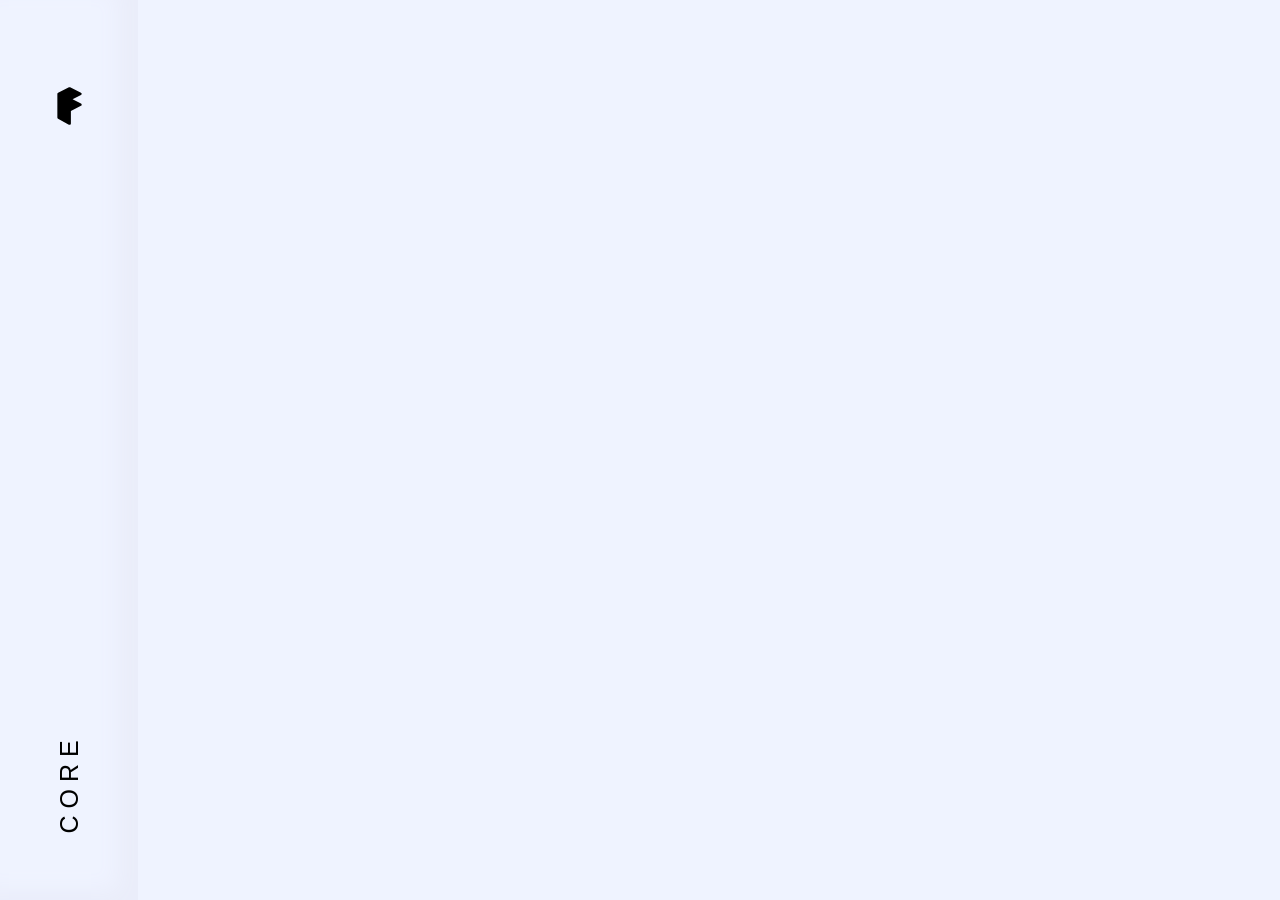
==== index.html @ 1648907d "Chaging site name." ====
<!DOCTYPE html>
<html lang="en">

<head>
    <meta charset="UTF-8">
    <meta name="viewport" content="width=device-width, initial-scale=1.0">
    <link rel="stylesheet" href="/css/style.css">
    <title>Fluent UI 2</title>
    <link rel="preconnect" href="https://fonts.googleapis.com">
    <link rel="preconnect" href="https://fonts.gstatic.com" crossorigin>
    <link href="https://fonts.googleapis.com/css2?family=Roboto:wght@100;400;700&display=swap" rel="stylesheet">
</head>

<body>

    <div id="logo-name-side">
        <img id="logo" src="/img/svg/logo.svg" alt="Logo with a single letter F">
        <h1 id="text-logo">core</h1>
    </div>
</body>

</html>
---- css/style.css ----
@import url('https://fonts.cdnfonts.com/css/segoe-ui-variable-static-display');

:root {
    /*the base ao site color background*/
    --bg-base-color: rgb(239, 243, 255);

    /* the compsoe colors for the bacnground gradinet colors */
    --bg-blue--color: rgb(236, 244, 255);
    --bg-purple--color: rgb(224, 216, 252);
    --bg-pink--color: rgb(246, 211, 248);

    /*the side right bar gradient colors*/
    --sb-up-color: rgb(237, 241, 255);
    --sb-down-color: rgb(248, 238, 253);

    /* the button colors*/
    --bt--primary: rgb(134, 132, 246);
    --bt--secundary: rgb(0, 0, 0);
    --bt--meddle: rgb(76, 76, 76);

    /* colors icons*/
    --ic--gray-dark: rgb(72, 72, 72);
    --ic-blue: rgb(85, 68, 194);
}

* {
    padding: 0%;
    margin: 0%;
}

body {
    font-family: 'Segoe UI Variable Static Display', sans-serif;
    font-family: 'Segoe UI Variable Static Small', sans-serif;
    font-family: 'Segoe UI Variable Static Text', sans-serif;
    background-color: var(--bg-base-color);
}

#logo-name-side {
    position: fixed;
    display: flex;
    flex-direction: column;
    align-items: center;
    justify-content: space-around;
    background-color: var(--bg-base-color);
    height: 100%;
    gap: 54%;
    width: 10px;
    padding: 0px 64px;
    box-shadow: inset -20px -10px 20px rgb(234, 237, 250);
}

#text-logo {
    text-transform: uppercase;
    font-size: 25px;
    font-weight: 500;
    rotate: -90deg;
    letter-spacing: 7px;
    padding-left: 30px;
    user-select: none;
}

#logo {
    width: 25px;
    -webkit-user-drag: none;
    user-select: none;
    cursor: pointer;
}
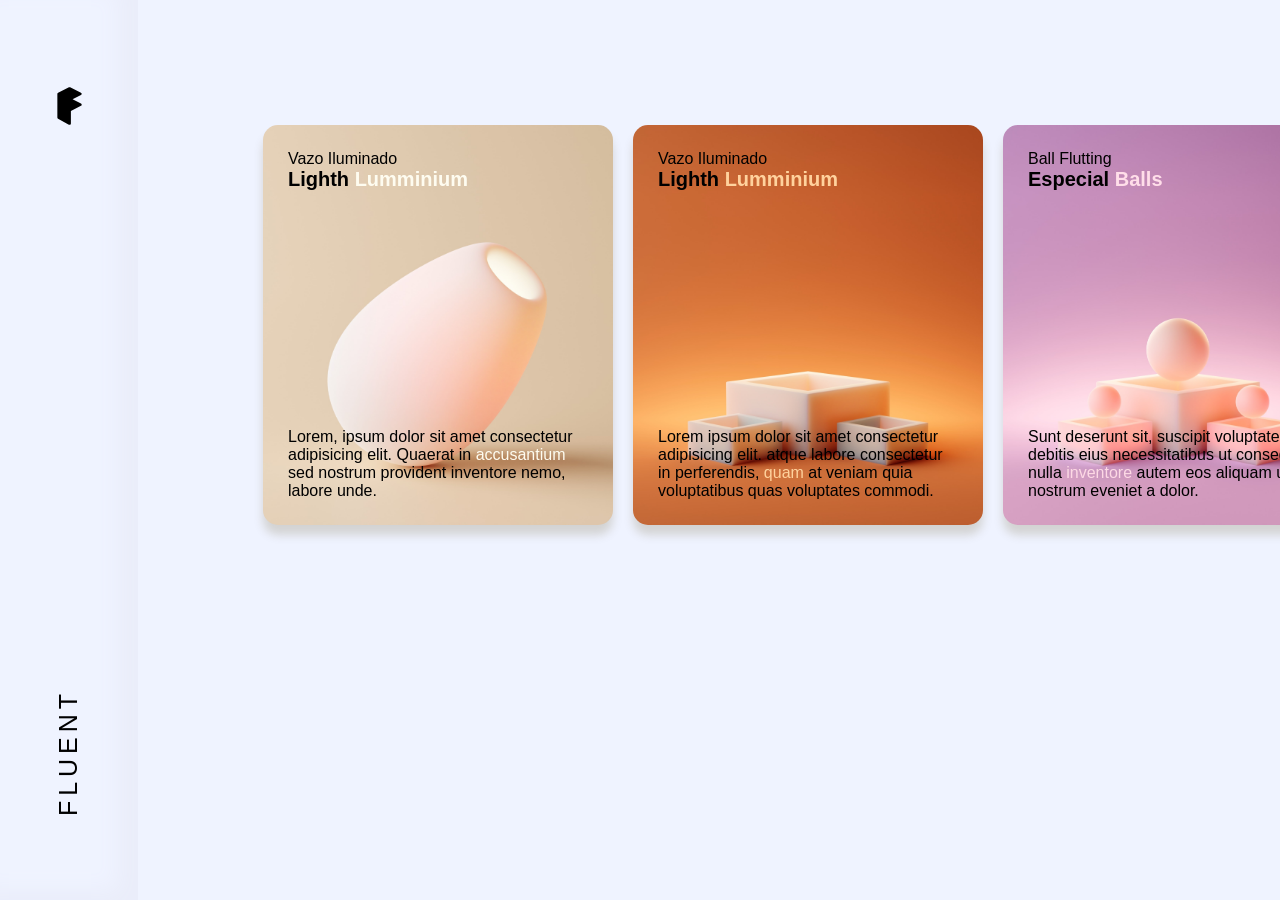
==== commit 81f13ecc: "adding cards" ====
--- a/index.html
+++ b/index.html
@@ -12,10 +12,52 @@
 </head>
 
 <body>
-
     <div id="logo-name-side">
         <img id="logo" src="/img/svg/logo.svg" alt="Logo with a single letter F">
-        <h1 id="text-logo">core</h1>
+        <h1 id="text-logo">fluent</h1>
+    </div>
+    <div id="main-content">
+        <div id="card-content" class="card-1">
+            <div id="text-content">
+                <div id="content-title-description">
+                    <p id="card-description">vazo iluminado</p>
+                    <p id="card-title">lighth <span>lumminium</span></p>
+                </div>
+                <div id="card-explan">
+                    <p>Lorem, ipsum dolor sit amet consectetur adipisicing elit. Quaerat in <span>accusantium </span>sed
+                        nostrum provident inventore nemo, labore unde.</p>
+                </div>
+            </div>
+        </div>
+
+        <div id="card-content" class="card-2">
+            <div id="text-content">
+                <div id="content-title-description">
+                    <p id="card-description">vazo iluminado</p>
+                    <p id="card-title">lighth <span>lumminium</span></p>
+                </div>
+                <div id="card-explan">
+                    <p>Lorem ipsum dolor sit amet consectetur adipisicing elit. atque labore consectetur in perferendis,
+                        <span>quam
+                        </span>at veniam quia voluptatibus quas voluptates commodi.
+                    </p>
+                </div>
+            </div>
+        </div>
+
+        <div id="card-content" class="card-3">
+            <div id="text-content">
+                <div id="content-title-description">
+                    <p id="card-description">ball flutting</p>
+                    <p id="card-title">especial <span>balls</span></p>
+                </div>
+                <div id="card-explan">
+                    <p>Sunt deserunt sit, suscipit voluptates, debitis eius necessitatibus ut consequatur nulla
+                        <span>inventore</span> autem eos aliquam unde nostrum eveniet a dolor.
+                    </p>
+                </div>
+            </div>
+        </div>
     </div>
 </body>
 
--- a/css/style.css
+++ b/css/style.css
@@ -29,9 +29,7 @@
 }
 
 body {
-    font-family: 'Segoe UI Variable Static Display', sans-serif;
-    font-family: 'Segoe UI Variable Static Small', sans-serif;
-    font-family: 'Segoe UI Variable Static Text', sans-serif;
+    font-family: 'Segoe UI', Tahoma, Geneva, Verdana, sans-serif;
     background-color: var(--bg-base-color);
 }
 
@@ -54,8 +52,8 @@
     font-size: 25px;
     font-weight: 500;
     rotate: -90deg;
-    letter-spacing: 7px;
-    padding-left: 30px;
+    letter-spacing: 5px;
+    padding-left: 92px;
     user-select: none;
 }
 
@@ -64,4 +62,106 @@
     -webkit-user-drag: none;
     user-select: none;
     cursor: pointer;
+}
+
+#main-content {
+    position: absolute;
+    display: flex;
+    align-items: center;
+    justify-content: space-evenly;
+    gap: 20px;
+    margin: 125px;
+    right: 0px;
+    left: 138px;
+}
+
+#card-content {
+    border: transparent;
+    border-radius: 15px;
+    width: 400px;
+    min-width: 350px;
+    height: 400px;
+    box-shadow: 0px 10px 10px #d3d3d3;
+    background-color: #fff;
+    background-size: cover;
+    background-position: center;
+    background-repeat: no-repeat;
+    bottom: 0px;
+}
+
+.card-1 {
+    background-image: url(/img/card-img/card-1.jpg);
+}
+
+.card-2 {
+    background-image: url(/img/card-img/card-2.jpg);
+}
+
+.card-3 {
+    background-image: url(/img/card-img/card-3.jpg);
+}
+
+#text-content {
+    display: flex;
+    flex-direction: column;
+    justify-content: space-between;
+    gap: 129px;
+    height: 100%;
+}
+
+::selection {
+    color: white;
+    background-color: gray;
+}
+
+.card-1 #card-title span {
+    color: rgb(254, 252, 240);
+}
+
+.card-1 #card-explan span {
+    font-weight: 500;
+    color: rgb(254, 252, 240);
+}
+
+.card-2 #card-title span {
+    color: rgb(255, 210, 157);
+}
+
+.card-2 #card-explan span {
+    font-weight: 500;
+    color: rgb(255, 210, 157);
+}
+
+.card-3 #card-title span {
+    color: rgb(255, 222, 233);
+}
+
+.card-3 #card-explan span {
+    font-weight: 500;
+    color: rgb(253, 217, 229);
+}
+
+#card-explan {
+    bottom: 0px;
+    font-size: 16px;
+    margin: 25px;
+    position: relative;
+    font-weight: 500;
+}
+
+#card-description {
+    font-size: 16px;
+    font-weight: 400;
+}
+
+#card-title {
+    font-size: 20px;
+    font-weight: 700;
+
+}
+
+#content-title-description {
+    position: relative;
+    text-transform: capitalize;
+    margin: 25px;
 }
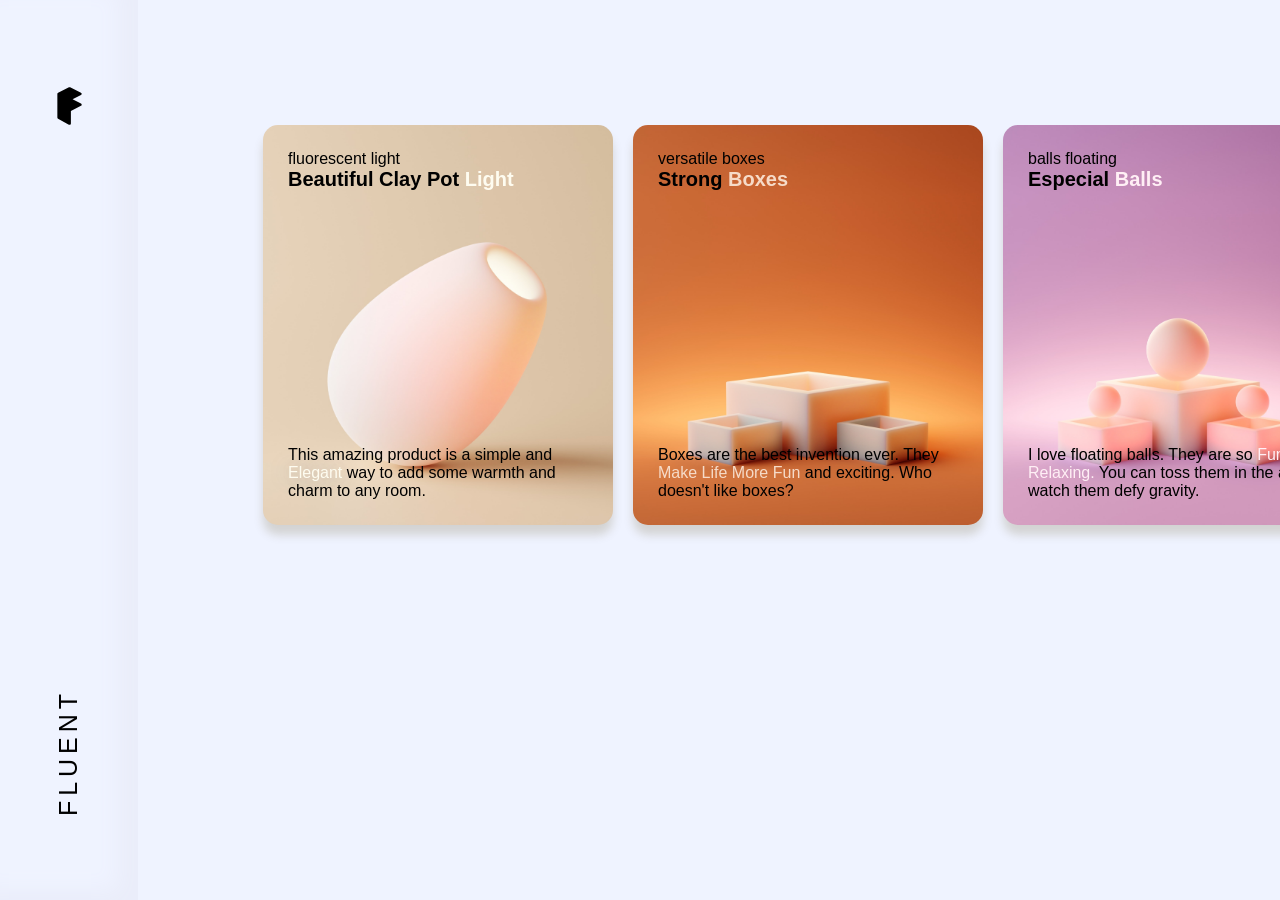
==== commit 18897b0e: "changing contents" ====
--- a/index.html
+++ b/index.html
@@ -20,12 +20,12 @@
         <div id="card-content" class="card-1">
             <div id="text-content">
                 <div id="content-title-description">
-                    <p id="card-description">vazo iluminado</p>
-                    <p id="card-title">lighth <span>lumminium</span></p>
+                    <p id="card-description">fluorescent light</p>
+                    <p id="card-title">beautiful clay pot <span>light</span></p>
                 </div>
                 <div id="card-explan">
-                    <p>Lorem, ipsum dolor sit amet consectetur adipisicing elit. Quaerat in <span>accusantium </span>sed
-                        nostrum provident inventore nemo, labore unde.</p>
+                    <p>This amazing product is a simple and <span>elegant </span>way to add some warmth and charm to any
+                        room.</p>
                 </div>
             </div>
         </div>
@@ -33,14 +33,12 @@
         <div id="card-content" class="card-2">
             <div id="text-content">
                 <div id="content-title-description">
-                    <p id="card-description">vazo iluminado</p>
-                    <p id="card-title">lighth <span>lumminium</span></p>
+                    <p id="card-description">versatile boxes</p>
+                    <p id="card-title">strong <span>boxes</span></p>
                 </div>
                 <div id="card-explan">
-                    <p>Lorem ipsum dolor sit amet consectetur adipisicing elit. atque labore consectetur in perferendis,
-                        <span>quam
-                        </span>at veniam quia voluptatibus quas voluptates commodi.
-                    </p>
+                    <p>Boxes are the best invention ever. They <span>make life more fun </span>and exciting. Who doesn't
+                        like boxes?</p>
                 </div>
             </div>
         </div>
@@ -48,13 +46,12 @@
         <div id="card-content" class="card-3">
             <div id="text-content">
                 <div id="content-title-description">
-                    <p id="card-description">ball flutting</p>
+                    <p id="card-description">balls floating</p>
                     <p id="card-title">especial <span>balls</span></p>
                 </div>
                 <div id="card-explan">
-                    <p>Sunt deserunt sit, suscipit voluptates, debitis eius necessitatibus ut consequatur nulla
-                        <span>inventore</span> autem eos aliquam unde nostrum eveniet a dolor.
-                    </p>
+                    <p>I love floating balls. They are so <span>fun and relaxing. </span>You can toss them in the air
+                        and watch them defy gravity.</p>
                 </div>
             </div>
         </div>
--- a/css/style.css
+++ b/css/style.css
@@ -118,27 +118,42 @@
     color: rgb(254, 252, 240);
 }
 
+.card-1 #card-title span:hover {
+    color: rgb(255, 255, 255);
+    text-shadow: 0px 0px 10px rgb(255, 255, 255);
+}
+
 .card-1 #card-explan span {
     font-weight: 500;
     color: rgb(254, 252, 240);
+    text-shadow: 0px 0px 20px rgb(165, 165, 165);
+    text-transform: capitalize;
+}
+
+.card-1 #card-explan span:hover {
+    font-weight: 500;
+    color: rgb(255, 255, 255);
+    text-shadow: 0px 0px 20px rgb(255, 255, 255);
 }
 
 .card-2 #card-title span {
-    color: rgb(255, 210, 157);
+    color: rgb(246, 219, 200);
 }
 
 .card-2 #card-explan span {
     font-weight: 500;
-    color: rgb(255, 210, 157);
+    color: rgb(246, 219, 200);
+    text-transform: capitalize;
 }
 
 .card-3 #card-title span {
-    color: rgb(255, 222, 233);
+    color: rgb(255, 239, 245);
 }
 
 .card-3 #card-explan span {
     font-weight: 500;
-    color: rgb(253, 217, 229);
+    color: rgb(255, 239, 245);
+    text-transform: capitalize;
 }
 
 #card-explan {
@@ -157,11 +172,10 @@
 #card-title {
     font-size: 20px;
     font-weight: 700;
-
+    text-transform: capitalize;
 }
 
 #content-title-description {
     position: relative;
-    text-transform: capitalize;
     margin: 25px;
 }
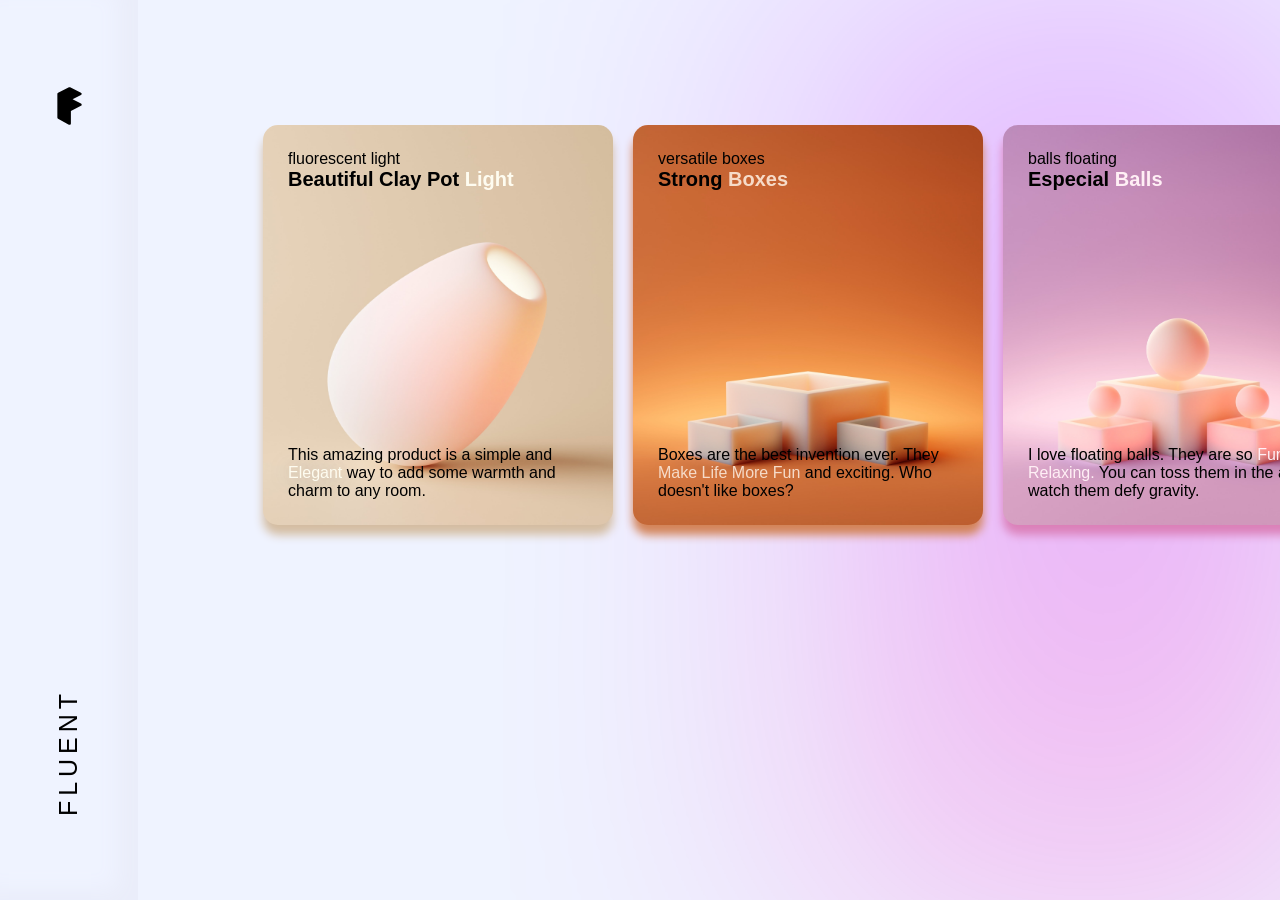
==== commit 5dceb1ce: "addning shadows" ====
--- a/index.html
+++ b/index.html
@@ -56,6 +56,10 @@
             </div>
         </div>
     </div>
+    <div id="content-bg-balls">
+        <div id="ball-1"></div>
+        <div id="ball-2"></div>
+    </div>
 </body>
 
 </html>
--- a/css/style.css
+++ b/css/style.css
@@ -81,7 +81,6 @@
     width: 400px;
     min-width: 350px;
     height: 400px;
-    box-shadow: 0px 10px 10px #d3d3d3;
     background-color: #fff;
     background-size: cover;
     background-position: center;
@@ -91,14 +90,17 @@
 
 .card-1 {
     background-image: url(/img/card-img/card-1.jpg);
+    box-shadow: 0px 10px 10px rgb(212, 189, 162);
 }
 
 .card-2 {
     background-image: url(/img/card-img/card-2.jpg);
+    box-shadow: 0px 10px 10px rgb(211, 132, 89);
 }
 
 .card-3 {
     background-image: url(/img/card-img/card-3.jpg);
+    box-shadow: 0px 10px 10px rgb(219, 129, 185);
 }
 
 #text-content {
@@ -178,4 +180,32 @@
 #content-title-description {
     position: relative;
     margin: 25px;
+}
+
+#content-bg-balls {
+    opacity: 0.3;
+    transform: rotate(0deg);
+    z-index: -2;
+    position: fixed;
+    display: flex;
+    flex-direction: column;
+    justify-content: space-evenly;
+    float: right;
+    right: -50px;
+    height: 100%;
+    filter: blur(150px);
+}
+
+#ball-1 {
+    width: 500px;
+    height: 60%;
+    background-color: rgb(195, 0, 255);
+    border-radius: 0% 0% 0% 50%;
+}
+
+#ball-2 {
+    width: 500px;
+    height: 40%;
+    background-color: rgb(255, 0, 191);
+    border-radius: 50% 0% 0% 0%;
 }
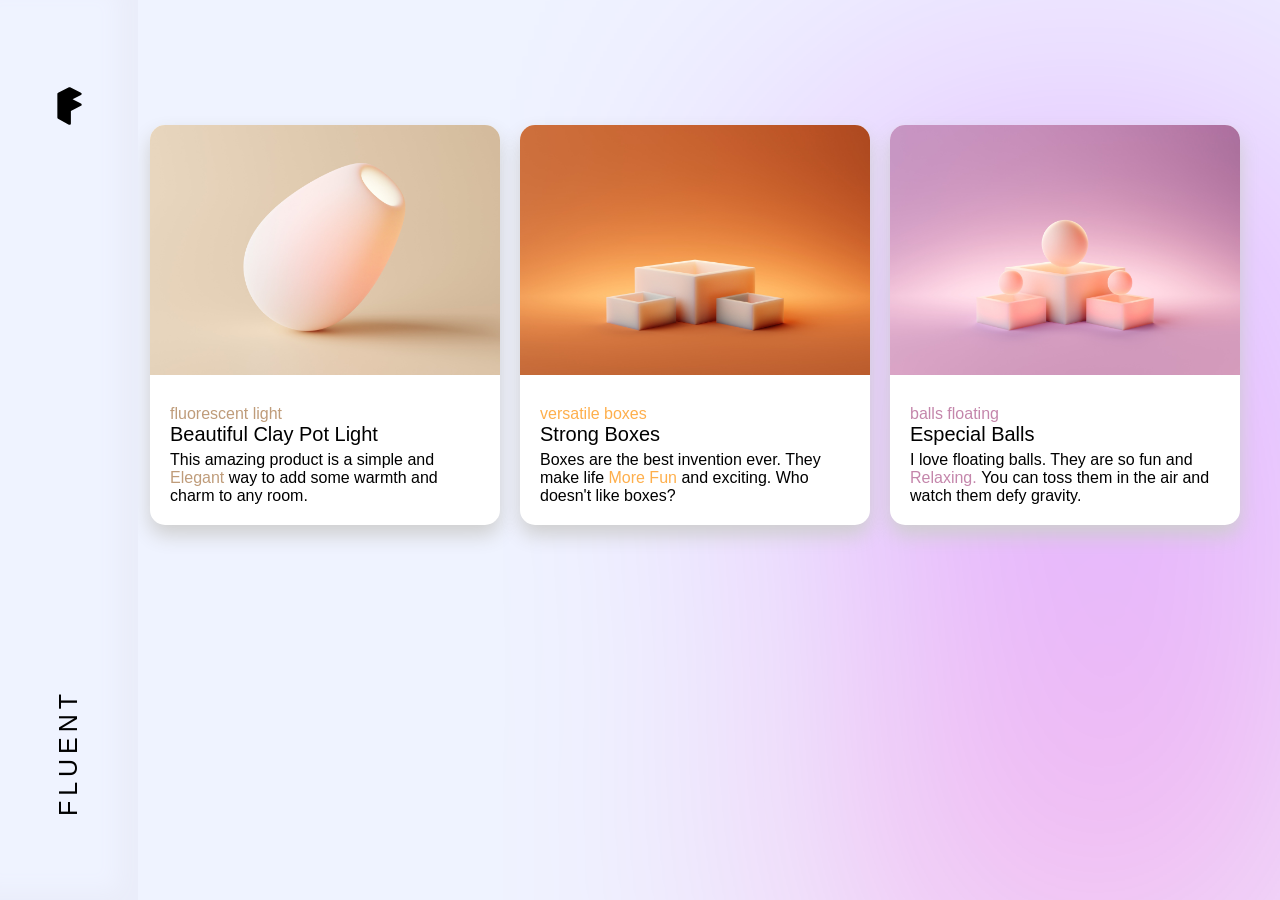
==== commit ca2888ba: "new ui cards" ====
--- a/index.html
+++ b/index.html
@@ -12,12 +12,18 @@
 </head>
 
 <body>
+
     <div id="logo-name-side">
         <img id="logo" src="/img/svg/logo.svg" alt="Logo with a single letter F">
         <h1 id="text-logo">fluent</h1>
     </div>
+    <div id="content-bg-balls">
+        <div id="ball-1"></div>
+        <div id="ball-2"></div>
+    </div>
     <div id="main-content">
         <div id="card-content" class="card-1">
+            <img src="/img/card-img/card-1.jpg">
             <div id="text-content">
                 <div id="content-title-description">
                     <p id="card-description">fluorescent light</p>
@@ -31,35 +37,33 @@
         </div>
 
         <div id="card-content" class="card-2">
+            <img src="/img/card-img/card-2.jpg">
             <div id="text-content">
                 <div id="content-title-description">
                     <p id="card-description">versatile boxes</p>
                     <p id="card-title">strong <span>boxes</span></p>
                 </div>
                 <div id="card-explan">
-                    <p>Boxes are the best invention ever. They <span>make life more fun </span>and exciting. Who doesn't
+                    <p>Boxes are the best invention ever. They make life <span>more fun </span>and exciting. Who doesn't
                         like boxes?</p>
                 </div>
             </div>
         </div>
 
         <div id="card-content" class="card-3">
+            <img src="/img/card-img/card-3.jpg">
             <div id="text-content">
                 <div id="content-title-description">
                     <p id="card-description">balls floating</p>
                     <p id="card-title">especial <span>balls</span></p>
                 </div>
                 <div id="card-explan">
-                    <p>I love floating balls. They are so <span>fun and relaxing. </span>You can toss them in the air
+                    <p>I love floating balls. They are so fun and <span>relaxing. </span>You can toss them in the air
                         and watch them defy gravity.</p>
                 </div>
             </div>
         </div>
     </div>
-    <div id="content-bg-balls">
-        <div id="ball-1"></div>
-        <div id="ball-2"></div>
-    </div>
 </body>
 
 </html>
--- a/css/style.css
+++ b/css/style.css
@@ -40,7 +40,9 @@
     align-items: center;
     justify-content: space-around;
     background-color: var(--bg-base-color);
+    background-color: transparent;
     height: 100%;
+    top: 0px;
     gap: 54%;
     width: 10px;
     padding: 0px 64px;
@@ -64,18 +66,15 @@
     cursor: pointer;
 }
 
-#main-content {
-    position: absolute;
+/* #main-content {
     display: flex;
     align-items: center;
     justify-content: space-evenly;
     gap: 20px;
-    margin: 125px;
-    right: 0px;
-    left: 138px;
-}
-
-#card-content {
+    margin: 125px 125px 0px 150px; 
+} */
+
+/* #card-content {
     border: transparent;
     border-radius: 15px;
     width: 400px;
@@ -86,9 +85,9 @@
     background-position: center;
     background-repeat: no-repeat;
     bottom: 0px;
-}
-
-.card-1 {
+} */
+
+/* .card-1 {
     background-image: url(/img/card-img/card-1.jpg);
     box-shadow: 0px 10px 10px rgb(212, 189, 162);
 }
@@ -101,9 +100,9 @@
 .card-3 {
     background-image: url(/img/card-img/card-3.jpg);
     box-shadow: 0px 10px 10px rgb(219, 129, 185);
-}
-
-#text-content {
+} */
+
+/* #text-content {
     display: flex;
     flex-direction: column;
     justify-content: space-between;
@@ -180,7 +179,7 @@
 #content-title-description {
     position: relative;
     margin: 25px;
-}
+} */
 
 #content-bg-balls {
     opacity: 0.3;
@@ -208,4 +207,86 @@
     height: 40%;
     background-color: rgb(255, 0, 191);
     border-radius: 50% 0% 0% 0%;
+}
+
+#main-content {
+    display: flex;
+    align-items: center;
+    justify-content: space-evenly;
+    gap: 20px;
+    margin: 125px 125px 0px 150px;
+}
+
+#card-content {
+    display: flex;
+    flex-direction: column;
+    gap: 10px;
+    justify-content: space-between;
+    width: 400px;
+    min-width: 350px;
+    height: 400px;
+    border: transparent;
+    border-radius: 15px;
+    overflow: hidden;
+    background-color: rgb(255, 255, 255);
+    box-shadow: 0px 10px 20px #cecece;
+}
+
+#card-content img {
+    width: 100%;
+    height: 50%;
+    border-radius: 15px 15px 0px 0px;
+    transform: scale(1.5);
+}
+
+
+#text-content {
+    margin: 20px;
+    display: flex;
+    flex-direction: column;
+    justify-content: space-evenly;
+    gap: 5px;
+    background-color: transparent;
+    border-radius: 10px;
+    bottom: 0px;
+}
+
+#card-title {
+    font-size: 20px;
+    font-weight: 500;
+    text-transform: capitalize;
+}
+
+#card-description {
+    font-size: 16px;
+}
+
+.card-1 #card-explan span {
+    font-weight: 500;
+    color: rgb(191, 156, 122);
+    text-transform: capitalize;
+}
+
+.card-1 #card-description {
+    color: rgb(191, 156, 122);
+}
+
+.card-2 #card-explan span {
+    font-weight: 500;
+    color: rgb(254, 175, 76);
+    text-transform: capitalize;
+}
+
+.card-2 #card-description {
+    color: rgb(254, 175, 76);
+}
+
+.card-3 #card-explan span {
+    font-weight: 500;
+    color: rgb(196, 134, 171);
+    text-transform: capitalize;
+}
+
+.card-3 #card-description {
+    color: rgb(196, 134, 171);
 }
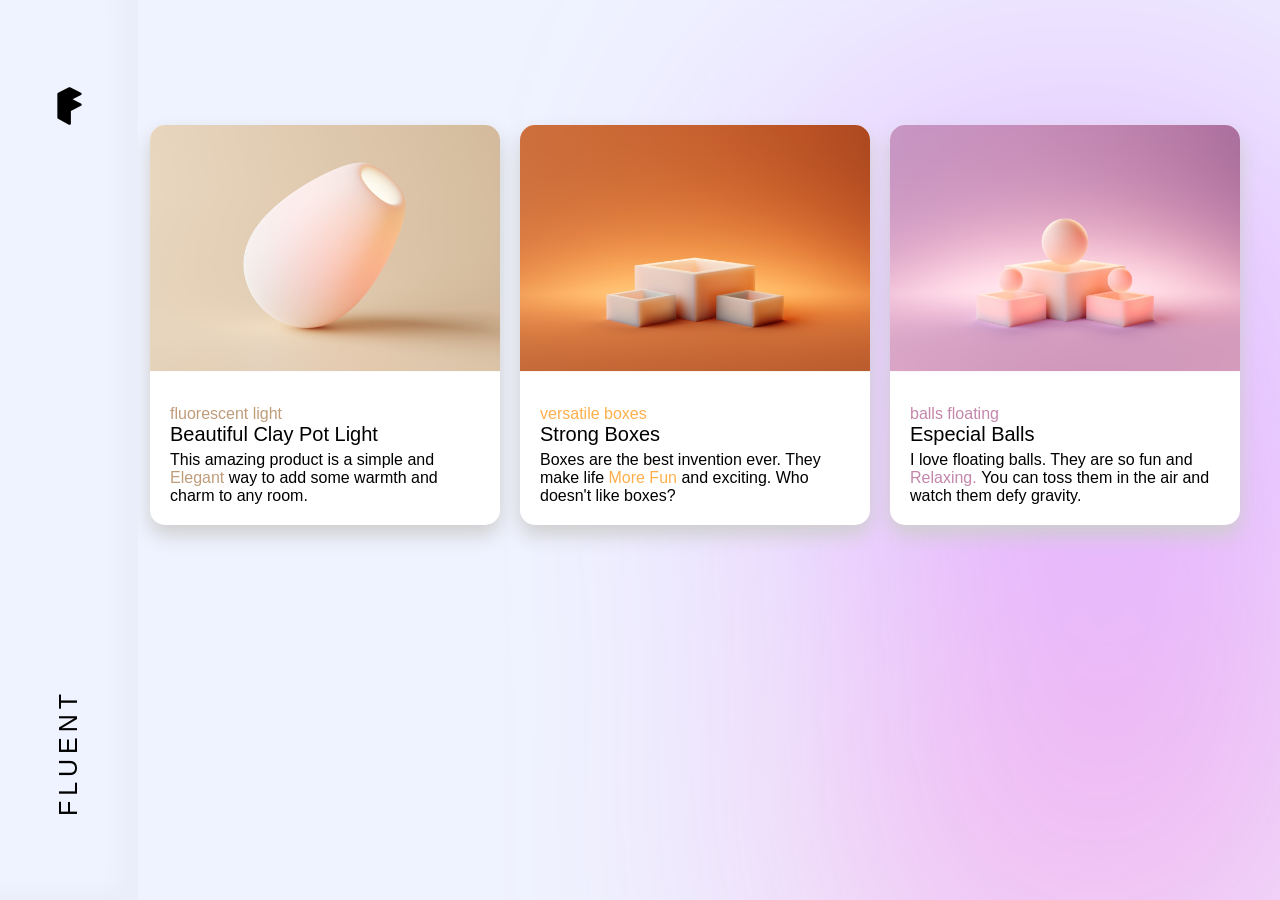
==== commit e586ccc5: "fixing images size" ====
--- a/index.html
+++ b/index.html
@@ -4,7 +4,7 @@
 <head>
     <meta charset="UTF-8">
     <meta name="viewport" content="width=device-width, initial-scale=1.0">
-    <link rel="stylesheet" href="/css/style.css">
+    <link rel="stylesheet" href="./css/style.css">
     <title>Fluent UI 2</title>
     <link rel="preconnect" href="https://fonts.googleapis.com">
     <link rel="preconnect" href="https://fonts.gstatic.com" crossorigin>
@@ -14,16 +14,16 @@
 <body>
 
     <div id="logo-name-side">
-        <img id="logo" src="/img/svg/logo.svg" alt="Logo with a single letter F">
+        <img id="logo" src="./img/svg/logo.svg" alt="Logo with a single letter F">
         <h1 id="text-logo">fluent</h1>
     </div>
-    <div id="content-bg-balls">
-        <div id="ball-1"></div>
-        <div id="ball-2"></div>
+    <div id="content-bg">
+        <div id="bg-1"></div>
+        <div id="bg-2"></div>
     </div>
     <div id="main-content">
         <div id="card-content" class="card-1">
-            <img src="/img/card-img/card-1.jpg">
+            <img src="./img/card-img/card-1.jpg">
             <div id="text-content">
                 <div id="content-title-description">
                     <p id="card-description">fluorescent light</p>
@@ -37,7 +37,7 @@
         </div>
 
         <div id="card-content" class="card-2">
-            <img src="/img/card-img/card-2.jpg">
+            <img src="./img/card-img/card-2.jpg">
             <div id="text-content">
                 <div id="content-title-description">
                     <p id="card-description">versatile boxes</p>
@@ -51,7 +51,7 @@
         </div>
 
         <div id="card-content" class="card-3">
-            <img src="/img/card-img/card-3.jpg">
+            <img src="./img/card-img/card-3.jpg">
             <div id="text-content">
                 <div id="content-title-description">
                     <p id="card-description">balls floating</p>
--- a/css/style.css
+++ b/css/style.css
@@ -66,122 +66,7 @@
     cursor: pointer;
 }
 
-/* #main-content {
-    display: flex;
-    align-items: center;
-    justify-content: space-evenly;
-    gap: 20px;
-    margin: 125px 125px 0px 150px; 
-} */
-
-/* #card-content {
-    border: transparent;
-    border-radius: 15px;
-    width: 400px;
-    min-width: 350px;
-    height: 400px;
-    background-color: #fff;
-    background-size: cover;
-    background-position: center;
-    background-repeat: no-repeat;
-    bottom: 0px;
-} */
-
-/* .card-1 {
-    background-image: url(/img/card-img/card-1.jpg);
-    box-shadow: 0px 10px 10px rgb(212, 189, 162);
-}
-
-.card-2 {
-    background-image: url(/img/card-img/card-2.jpg);
-    box-shadow: 0px 10px 10px rgb(211, 132, 89);
-}
-
-.card-3 {
-    background-image: url(/img/card-img/card-3.jpg);
-    box-shadow: 0px 10px 10px rgb(219, 129, 185);
-} */
-
-/* #text-content {
-    display: flex;
-    flex-direction: column;
-    justify-content: space-between;
-    gap: 129px;
-    height: 100%;
-}
-
-::selection {
-    color: white;
-    background-color: gray;
-}
-
-.card-1 #card-title span {
-    color: rgb(254, 252, 240);
-}
-
-.card-1 #card-title span:hover {
-    color: rgb(255, 255, 255);
-    text-shadow: 0px 0px 10px rgb(255, 255, 255);
-}
-
-.card-1 #card-explan span {
-    font-weight: 500;
-    color: rgb(254, 252, 240);
-    text-shadow: 0px 0px 20px rgb(165, 165, 165);
-    text-transform: capitalize;
-}
-
-.card-1 #card-explan span:hover {
-    font-weight: 500;
-    color: rgb(255, 255, 255);
-    text-shadow: 0px 0px 20px rgb(255, 255, 255);
-}
-
-.card-2 #card-title span {
-    color: rgb(246, 219, 200);
-}
-
-.card-2 #card-explan span {
-    font-weight: 500;
-    color: rgb(246, 219, 200);
-    text-transform: capitalize;
-}
-
-.card-3 #card-title span {
-    color: rgb(255, 239, 245);
-}
-
-.card-3 #card-explan span {
-    font-weight: 500;
-    color: rgb(255, 239, 245);
-    text-transform: capitalize;
-}
-
-#card-explan {
-    bottom: 0px;
-    font-size: 16px;
-    margin: 25px;
-    position: relative;
-    font-weight: 500;
-}
-
-#card-description {
-    font-size: 16px;
-    font-weight: 400;
-}
-
-#card-title {
-    font-size: 20px;
-    font-weight: 700;
-    text-transform: capitalize;
-}
-
-#content-title-description {
-    position: relative;
-    margin: 25px;
-} */
-
-#content-bg-balls {
+#content-bg {
     opacity: 0.3;
     transform: rotate(0deg);
     z-index: -2;
@@ -195,14 +80,14 @@
     filter: blur(150px);
 }
 
-#ball-1 {
+#bg-1 {
     width: 500px;
     height: 60%;
     background-color: rgb(195, 0, 255);
     border-radius: 0% 0% 0% 50%;
 }
 
-#ball-2 {
+#bg-2 {
     width: 500px;
     height: 40%;
     background-color: rgb(255, 0, 191);
@@ -233,8 +118,8 @@
 }
 
 #card-content img {
-    width: 100%;
-    height: 50%;
+    width: auto;
+    height: auto;
     border-radius: 15px 15px 0px 0px;
     transform: scale(1.5);
 }
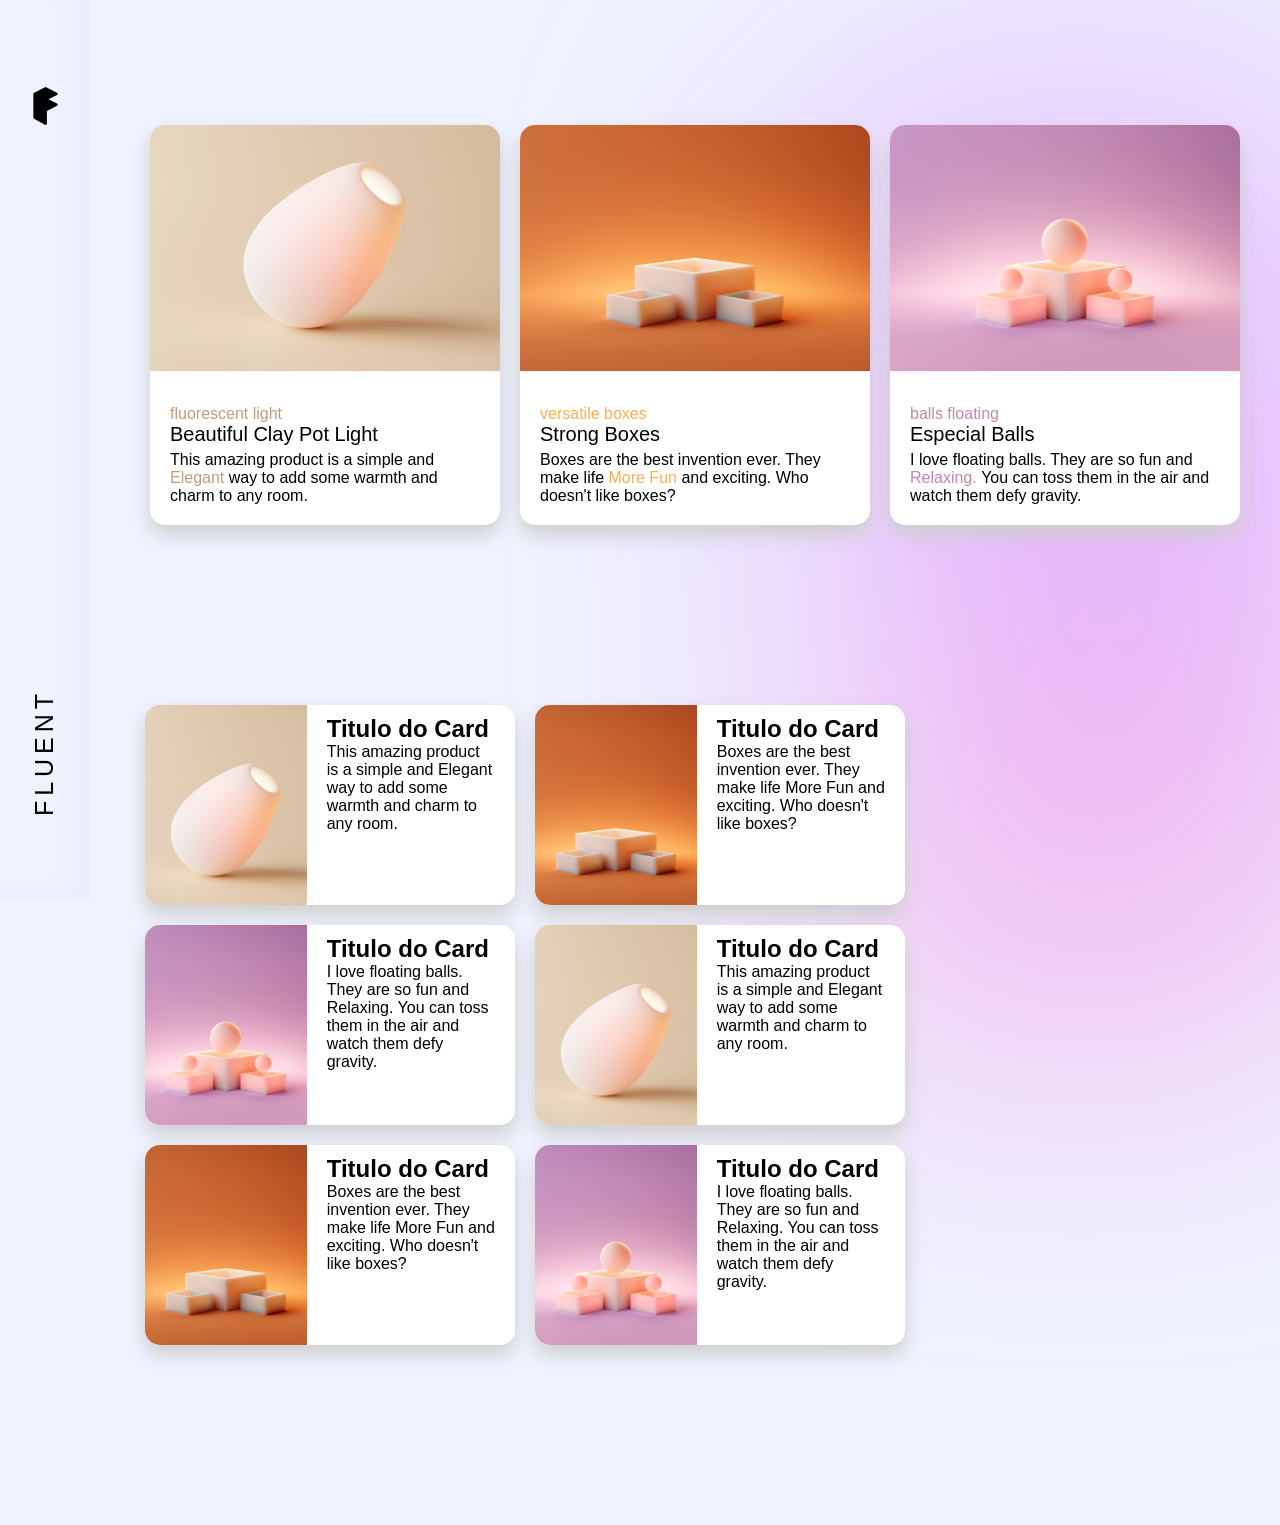
==== commit 97e8358d: "addning gallery" ====
--- a/index.html
+++ b/index.html
@@ -27,10 +27,12 @@
             <div id="text-content">
                 <div id="content-title-description">
                     <p id="card-description">fluorescent light</p>
-                    <p id="card-title">beautiful clay pot <span>light</span></p>
+                    <a href="#main-gallery">
+                        <p id="card-title">beautiful clay pot <span>light</span></p>
+                    </a>
                 </div>
                 <div id="card-explan">
-                    <p>This amazing product is a simple and <span>elegant </span>way to add some warmth and charm to any
+                    <p href>This amazing product is a simple and <span>elegant </span>way to add some warmth and charm to any
                         room.</p>
                 </div>
             </div>
@@ -64,6 +66,67 @@
             </div>
         </div>
     </div>
+    <div id="main-gallery">
+        <ul id="gallery-ul">
+            <li class="gallery-li">
+                <div id="gallery-content">
+                    <img src="./img/gallery-img/galley-1.jpg">
+                    <div class="gallery-infor">
+                        <h2 id=gallery-card-title>Titulo do Card</h2>
+                        <p id="gallery-card-description">This amazing product is a simple and Elegant way to add some
+                            warmth and charm to any room.</p>
+                    </div>
+                </div>
+            </li>
+            <li class="gallery-li">
+                <div id="gallery-content">
+                    <img src="./img/gallery-img/galley-2.jpg">
+                    <div class="gallery-infor">
+                        <h2 id=gallery-card-title>Titulo do Card</h2>
+                        <p id="gallery-card-description">Boxes are the best invention ever. They make life More Fun and
+                            exciting. Who doesn't like boxes?</p>
+                    </div>
+            </li>
+            <li class="gallery-li">
+                <div id="gallery-content">
+                    <img src="./img/gallery-img/galley-3.jpg">
+                    <div class="gallery-infor">
+                        <h2 id=gallery-card-title>Titulo do Card</h2>
+                        <p id="gallery-card-description">I love floating balls. They are so fun and Relaxing. You can
+                            toss them in the air and watch them defy gravity.</p>
+                    </div>
+            </li>
+            <li class="gallery-li">
+                <div id="gallery-content">
+                    <img src="./img/gallery-img/galley-1.jpg">
+                    <div class="gallery-infor">
+                        <h2 id=gallery-card-title>Titulo do Card</h2>
+                        <p id="gallery-card-description">This amazing product is a simple and Elegant way to add some
+                            warmth and charm to any room.</p>
+                    </div>
+                </div>
+            </li>
+            <li class="gallery-li">
+                <div id="gallery-content">
+                    <img src="./img/gallery-img/galley-2.jpg">
+                    <div class="gallery-infor">
+                        <h2 id=gallery-card-title>Titulo do Card</h2>
+                        <p id="gallery-card-description">Boxes are the best invention ever. They make life More Fun and
+                            exciting. Who doesn't like boxes?</p>
+                    </div>
+            </li>
+            <li class="gallery-li">
+                <div id="gallery-content">
+                    <img src="./img/gallery-img/galley-3.jpg">
+                    <div class="gallery-infor">
+                        <h2 id=gallery-card-title>Titulo do Card</h2>
+                        <p id="gallery-card-description">I love floating balls. They are so fun and Relaxing. You can
+                            toss them in the air and watch them defy gravity.</p>
+                    </div>
+            </li>
+        </ul>
+    </div>
+    <script src="./js/get-img.js"></script>
 </body>
 
 </html>
--- a/css/style.css
+++ b/css/style.css
@@ -40,12 +40,11 @@
     align-items: center;
     justify-content: space-around;
     background-color: var(--bg-base-color);
-    background-color: transparent;
     height: 100%;
     top: 0px;
     gap: 54%;
-    width: 10px;
-    padding: 0px 64px;
+    width: 0px;
+    padding: 0px 45px;
     box-shadow: inset -20px -10px 20px rgb(234, 237, 250);
 }
 
@@ -174,4 +173,66 @@
 
 .card-3 #card-description {
     color: rgb(196, 134, 171);
+}
+
+#main-gallery {
+    margin: 150px 0px;
+    display: flex;
+    height: 700px;
+    align-items: center;
+    justify-content: center;
+}
+
+#gallery-ul {
+    margin-left: 145px;
+    display: flex;
+    flex-direction: row;
+    flex-wrap: wrap;
+    gap: 20px;
+}
+
+.gallery-li {
+    box-shadow: 0px 10px 20px #cecece;
+    overflow: hidden;
+    list-style: none;
+    border-radius: 15px;
+}
+
+#gallery-content {
+    display: flex;
+    flex-direction: row;
+    justify-content: space-between;
+    background-color: white;
+    width: 370px;
+    height: 200px;
+}
+
+#gallery-content>img {
+    overflow: hidden;
+    object-fit: cover;
+    object-position: center;
+    max-height: 100%;
+    max-width: 100%;
+    height: auto;
+    width: auto;
+    cursor: pointer;
+}
+
+.gallery-infor {
+    margin: 10px 20px;
+    width: 100%;
+}
+*{
+    scroll-behavior: smooth;
+
+}
+a{
+    text-decoration: none;
+    color: inherit;
+}
+a:hover{
+    color: inherit;
+}
+a:visited{
+    color: inherit;
 }
